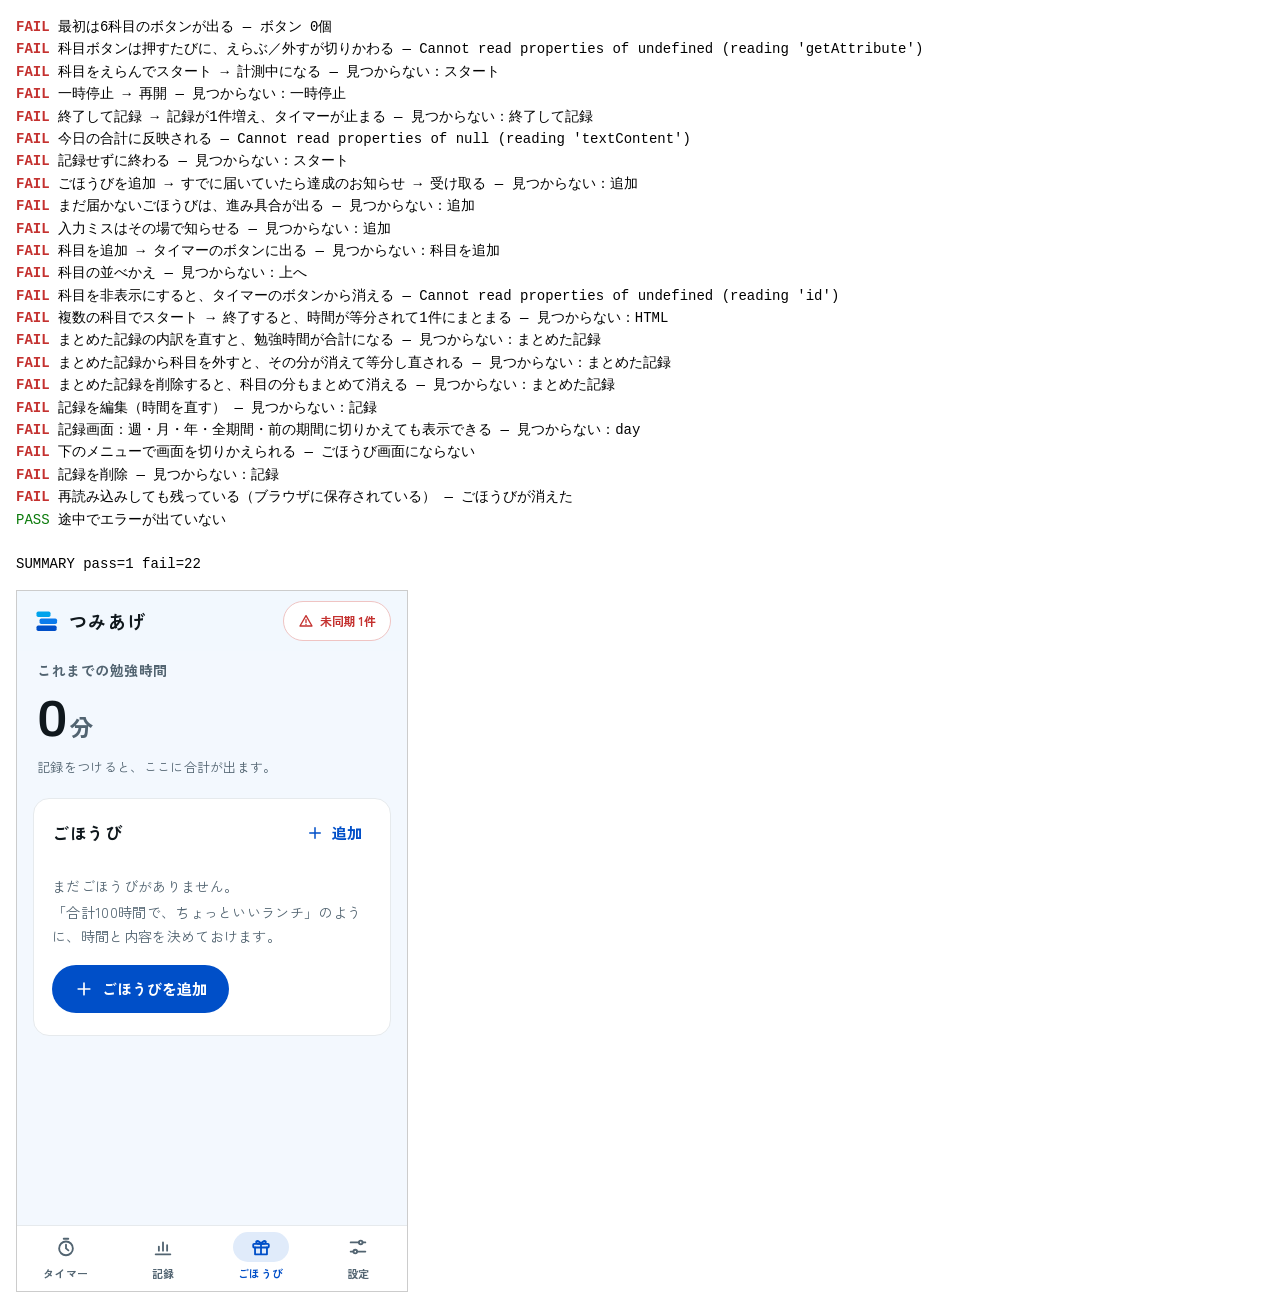
==== tests/e2e.html @ 0edbfbf2 "最初の版" ====
<!DOCTYPE html>
<html lang="ja">
<head>
<meta charset="utf-8">
<title>つみあげ — 操作のテスト</title>
<!--
  画面を実際に操作して確かめるテスト（ブラウザ版で実行。データはテスト用のブラウザに作られる）
  file:// どうしで中身を触るため、Edge/Chrome を --allow-file-access-from-files 付きで開く必要があります。
-->
<style>
  body { font: 14px/1.6 system-ui, sans-serif; margin: 16px; }
  iframe { width: 390px; height: 700px; border: 1px solid #ccc; }
  .PASS { color: #0a7a0a; } .FAIL { color: #c4312f; font-weight: bold; }
</style>
</head>
<body>
<pre id="out">実行中…</pre>
<iframe id="app" src="../src/index.html#/timer"></iframe>
<script>
(async () => {
  const results = [];
  const sleep = (ms) => new Promise((r) => setTimeout(r, ms));
  const frame = document.getElementById('app');
  await new Promise((r) => frame.addEventListener('load', r, { once: true }));
  const errors = [];
  async function step(name, fn) {
    try { await fn(); results.push(['PASS', name, '']); } catch (e) { results.push(['FAIL', name, e.message]); }
  }
  const ok = (v, m) => { if (!v) throw new Error(m || 'false'); };

  // まっさらな状態から始める
  frame.contentWindow.localStorage.clear();
  frame.contentWindow.location.reload();
  await new Promise((r) => frame.addEventListener('load', r, { once: true }));
  const W = frame.contentWindow;
  const D = frame.contentDocument;
  W.addEventListener('error', (e) => errors.push(e.message));
  W.confirm = () => true;
  W.alert = (m) => errors.push(`alert: ${m}`);
  const q = (sel) => D.querySelector(sel);
  const qa = (sel) => [...D.querySelectorAll(sel)];
  const store = () => W.eval('Store');
  const clickEl = async (el, label) => { if (!el) throw new Error(`見つからない：${label}`); el.click(); await sleep(60); };
  const setField = (name, value) => {
    const el = D.querySelector(`#dialog [name="${name}"]`);
    if (!el) throw new Error(`入力欄がない：${name}`);
    if (el.type === 'checkbox' || el.type === 'radio') el.checked = value; else el.value = value;
  };
  const send = async () => { D.querySelector('#dialog form').requestSubmit(); await sleep(60); };
  // 人が入力したときと同じように、イベントも起こす
  const typeInto = (el, value) => { el.value = value; el.dispatchEvent(new W.Event('input', { bubbles: true })); };
  const toggle = (el, checked) => { el.checked = checked; el.dispatchEvent(new W.Event('change', { bubbles: true })); };
  const chip = (name) => qa('.chip').find((b) => b.textContent.trim() === name);
  const recBy = (text) => qa('.rec').find((b) => b.querySelector('.rec__subject').textContent === text);

  await step('最初は6科目のボタンが出る', async () => {
    ok(qa('.chip').length === 6, `ボタン ${qa('.chip').length}個`);
  });

  await step('科目ボタンは押すたびに、えらぶ／外すが切りかわる', async () => {
    ok(chip('HTML').getAttribute('aria-pressed') === 'true', '最初はHTMLがえらばれている');
    await clickEl(chip('CSS'), 'CSS');
    ok(chip('HTML').getAttribute('aria-pressed') === 'true' && chip('CSS').getAttribute('aria-pressed') === 'true', '2つえらべていない');
    await clickEl(chip('HTML'), 'HTML');
    ok(chip('HTML').getAttribute('aria-pressed') === 'false', 'HTMLが外れていない');
    await clickEl(chip('CSS'), 'CSS');
    ok(q('[data-action="start"]').disabled, '何もえらんでいないのにスタートできる');
    ok(q('.stage__status').textContent.includes('えらんでください'), '案内が出ていない');
    await clickEl(chip('CSS'), 'CSS');
  });

  await step('科目をえらんでスタート → 計測中になる', async () => {
    await clickEl(q('[data-action="start"]'), 'スタート');
    ok(q('.stage--running'), '計測中の見た目になっていない');
    ok(JSON.stringify(store().state.timer.subjectIds) === '["sub_css"]', `科目がちがう ${store().state.timer.subjectIds}`);
  });

  await step('一時停止 → 再開', async () => {
    await clickEl(q('[data-action="pause"]'), '一時停止');
    ok(q('.stage--paused'), '一時停止になっていない');
    await clickEl(q('[data-action="resume"]'), '再開');
    ok(q('.stage--running'), '再開していない');
  });

  await step('終了して記録 → 記録が1件増え、タイマーが止まる', async () => {
    // 1時間5分たったことにする
    W.eval(`Store.setTimer({ ...Store.state.timer, elapsedMs: 65 * 60 * 1000, runningSince: Date.now(), startedAt: Date.now() - 65 * 60 * 1000 })`);
    await sleep(60);
    await clickEl(q('[data-action="stop"]'), '終了して記録');
    ok(D.querySelector('#dialog').open, 'ダイアログが開いていない');
    ok(D.querySelector('#dialog [name="h"]').value === '1' && D.querySelector('#dialog [name="m"]').value === '5', '時間の初期値がちがう');
    setField('memo', 'Gridの練習 <b>太字</b>');
    await send();
    ok(!D.querySelector('#dialog').open, 'ダイアログが閉じていない');
    ok(store().state.timer.state === 'idle', 'タイマーが止まっていない');
    const s = store().state.sessions;
    ok(s.length === 1 && s[0].subjectId === 'sub_css' && s[0].seconds >= 3900 && s[0].seconds < 3910, `記録がおかしい ${JSON.stringify(s)}`);
    ok(q('.rec__memo') && q('.rec__memo').textContent === 'Gridの練習 <b>太字</b>', 'メモがそのまま表示されていない');
    ok(q('#toast').textContent.includes('記録しました'), 'お知らせが出ていない');
  });

  await step('今日の合計に反映される', async () => {
    ok(q('.today .hero-num').textContent.replace(/\s/g, '') === '1時間5分', `今日の合計：${q('.today .hero-num').textContent}`);
  });

  await step('記録せずに終わる', async () => {
    await clickEl(q('[data-action="start"]'), 'スタート');
    await clickEl(q('[data-action="stop"]'), '終了して記録');
    await clickEl(D.querySelector('#dialog [data-action="discard"]'), '記録せずに終わる');
    ok(store().state.timer.state === 'idle', 'タイマーが止まっていない');
    ok(store().state.sessions.length === 1, '記録が増えてしまった');
  });

  await step('ごほうびを追加 → すでに届いていたら達成のお知らせ → 受け取る', async () => {
    W.location.hash = '#/rewards';
    await sleep(80);
    await clickEl(q('[data-action="add-reward"]'), '追加');
    setField('title', 'コンビニスイーツ');
    setField('hours', '1');
    await send();
    await sleep(400);
    const dlg = D.querySelector('#dialog');
    ok(dlg.open && dlg.textContent.includes('ごほうび達成'), '達成のお知らせが出ていない');
    await send();
    ok(store().state.rewards[0].claimedAt > 0, '受け取りが記録されていない');
    ok(q('.road__item.is-claimed'), '受け取り済みの見た目になっていない');
  });

  await step('まだ届かないごほうびは、進み具合が出る', async () => {
    await clickEl(q('[data-action="add-reward"]'), '追加');
    setField('title', '本を1冊');
    setField('hours', '10');
    setField('subjectId', 'sub_css');
    await send();
    await sleep(400);
    ok(!D.querySelector('#dialog').open, '達成していないのにお知らせが出た');
    ok(q('.road__item.is-next .meter'), '進み具合のバーがない');
    ok(q('.road__item.is-next .tag').textContent.includes('CSSだけ'), '科目の印がない');
  });

  await step('入力ミスはその場で知らせる', async () => {
    await clickEl(q('[data-action="add-reward"]'), '追加');
    setField('title', '');
    setField('hours', '5');
    await send();
    const err = D.querySelector('#dialog .form-error');
    ok(D.querySelector('#dialog').open && !err.hidden && err.textContent.includes('内容'), 'エラーが出ていない');
    await clickEl(D.querySelector('#dialog [data-action="close-dialog"]'), 'キャンセル');
  });

  await step('科目を追加 → タイマーのボタンに出る', async () => {
    W.location.hash = '#/settings';
    await sleep(80);
    await clickEl(q('[data-action="add-subject"]'), '科目を追加');
    setField('name', 'WordPress');
    await send();
    W.location.hash = '#/timer';
    await sleep(80);
    ok(qa('.chip').some((b) => b.textContent.includes('WordPress')), 'ボタンが増えていない');
  });

  await step('科目の並べかえ', async () => {
    W.location.hash = '#/settings';
    await sleep(80);
    const before = store().subjects().map((s) => s.name);
    await clickEl(qa('[data-action="move-subject"][data-dir="-1"]').pop(), '上へ');
    const after = store().subjects().map((s) => s.name);
    ok(after[after.length - 2] === 'WordPress' && after[after.length - 1] === before[before.length - 2], `並び：${after.join(',')}`);
  });

  await step('科目を非表示にすると、タイマーのボタンから消える', async () => {
    const id = store().subjects().find((s) => s.name === 'WordPress').id;
    await clickEl(q(`[data-action="edit-subject"][data-id="${id}"]`), '編集');
    setField('visible', false);
    await send();
    W.location.hash = '#/timer';
    await sleep(80);
    ok(!qa('.chip').some((b) => b.textContent.includes('WordPress')), 'まだ出ている');
  });

  let groupId = '';
  await step('複数の科目でスタート → 終了すると、時間が等分されて1件にまとまる', async () => {
    await clickEl(chip('HTML'), 'HTML');
    await clickEl(chip('JavaScript'), 'JavaScript');
    await clickEl(q('[data-action="start"]'), 'スタート');
    ok(JSON.stringify(store().state.timer.subjectIds) === '["sub_html","sub_css","sub_js"]', `科目 ${store().state.timer.subjectIds}`);
    ok(q('.stage__subject').textContent.includes('HTML・CSS・JavaScript'), '計測中の科目の表示');
    W.eval(`Store.setTimer({ ...Store.state.timer, elapsedMs: 90 * 60 * 1000, runningSince: Date.now(), startedAt: Date.now() - 2 * 3600 * 1000 })`);
    await sleep(60);
    await clickEl(q('[data-action="stop"]'), '終了して記録');
    const rows = [...D.querySelectorAll('#dialog [data-split-id]')];
    ok(!D.querySelector('#dialog [data-split]').hidden && rows.length === 3, '内訳が出ていない');
    ok(rows.every((el) => el.value === '30'), `等分されていない ${rows.map((el) => el.value)}`);
    await send();
    const group = store().state.sessions.filter((s) => s.groupId);
    groupId = group[0] && group[0].groupId;
    ok(group.length === 3 && group.every((s) => s.groupId === groupId && s.seconds >= 1800 && s.seconds <= 1802), `記録 ${JSON.stringify(group)}`);
    ok(recBy('HTML・CSS・JavaScript'), '一覧に1件として出ていない');
    ok(recBy('HTML・CSS・JavaScript').querySelector('.rec__split'), '内訳が出ていない');
    ok(q('.today .hero-num').textContent.replace(/\s/g, '') === '2時間35分', `今日の合計：${q('.today .hero-num').textContent}`);
  });

  await step('まとめた記録の内訳を直すと、勉強時間が合計になる', async () => {
    await clickEl(recBy('HTML・CSS・JavaScript'), 'まとめた記録');
    typeInto(D.querySelector('#dialog [data-split-id="sub_css"]'), '50');
    ok(D.querySelector('#dialog [name="h"]').value === '1' && D.querySelector('#dialog [name="m"]').value === '50', '合計が変わっていない');
    await send();
    const secs = ['sub_html', 'sub_css', 'sub_js'].map((id) => store().state.sessions.find((s) => s.groupId === groupId && s.subjectId === id).seconds);
    ok(JSON.stringify(secs) === '[1800,3000,1800]', `秒数 ${secs}`);
  });

  await step('まとめた記録から科目を外すと、その分が消えて等分し直される', async () => {
    await clickEl(recBy('HTML・CSS・JavaScript'), 'まとめた記録');
    toggle(D.querySelector('#dialog input[name="subject"][value="sub_js"]'), false);
    const rows = [...D.querySelectorAll('#dialog [data-split-id]')];
    ok(rows.length === 2 && rows.every((el) => el.value === '55'), `内訳 ${rows.map((el) => el.value)}`);
    await send();
    const group = store().state.sessions.filter((s) => s.groupId === groupId);
    ok(group.length === 2 && group.every((s) => s.seconds === 3300), `記録 ${JSON.stringify(group)}`);
    ok(recBy('HTML・CSS'), '一覧の表示が変わっていない');
  });

  await step('まとめた記録を削除すると、科目の分もまとめて消える', async () => {
    await clickEl(recBy('HTML・CSS'), 'まとめた記録');
    await clickEl(D.querySelector('#dialog [data-action="delete-session"]'), '削除');
    ok(!store().state.sessions.some((s) => s.groupId === groupId), 'まだ残っている');
    ok(store().state.sessions.length === 1, `残りの記録 ${store().state.sessions.length}`);
  });

  await step('記録を編集（時間を直す）', async () => {
    await clickEl(recBy('CSS'), '記録');
    setField('h', '2');
    setField('m', '0');
    D.querySelector('#dialog [name="h"]').dispatchEvent(new W.Event('input', { bubbles: true }));
    await send();
    ok(store().state.sessions[0].seconds === 7200, `秒数：${store().state.sessions[0].seconds}`);
  });

  await step('記録画面：週・月・年・全期間・前の期間に切りかえても表示できる', async () => {
    W.location.hash = '#/stats';
    await sleep(80);
    for (const p of ['day', 'week', 'month', 'year', 'all']) {
      await clickEl(q(`[data-action="period"][data-value="${p}"]`), p);
      ok(q('.summary .hero-num'), `${p} の合計がない`);
      if (p !== 'all') {
        await clickEl(q('[data-action="period-prev"]'), '前へ');
        ok(q('[data-action="period-now"]'), '戻るボタンがない');
        await clickEl(q('[data-action="period-now"]'), '戻る');
      }
    }
    for (const v of ['bar', 'donut', 'text']) {
      await clickEl(q(`[data-action="breakdown"][data-value="${v}"]`), v);
      ok(q(v === 'bar' ? '.hbars' : v === 'donut' ? '.donut' : '.table'), `${v} が出ない`);
    }
  });

  await step('下のメニューで画面を切りかえられる', async () => {
    await clickEl(q('#nav a[data-route="rewards"]'), 'ごほうび');
    ok(q('.rewards') && q('#nav a[data-route="rewards"]').getAttribute('aria-current') === 'page', 'ごほうび画面にならない');
    await clickEl(q('.brand'), 'ロゴ');
    ok(q('.home'), 'タイマー画面に戻らない');
    await clickEl(q('#nav a[data-route="stats"]'), '記録');
    ok(q('.stats'), '記録画面にならない');
  });

  await step('記録を削除', async () => {
    await clickEl(q('[data-action="edit-session"]'), '記録');
    await clickEl(D.querySelector('#dialog [data-action="delete-session"]'), '削除');
    ok(store().state.sessions.length === 0, 'まだ残っている');
  });

  await step('再読み込みしても残っている（ブラウザに保存されている）', async () => {
    W.location.reload();
    await new Promise((r) => frame.addEventListener('load', r, { once: true }));
    const s = frame.contentWindow.eval('Store');
    ok(s.state.rewards.length === 2, 'ごほうびが消えた');
    ok(s.subjects(true).some((x) => x.name === 'WordPress'), '科目が消えた');
  });

  await step('途中でエラーが出ていない', async () => {
    ok(errors.length === 0, errors.join(' / '));
  });

  const pass = results.filter((r) => r[0] === 'PASS').length;
  document.getElementById('out').innerHTML = results
    .map(([s, n, m]) => `<span class="${s}">${s}</span> ${n}${m ? ' — ' + m.replace(/</g, '&lt;') : ''}`)
    .join('\n') + `\n\nSUMMARY pass=${pass} fail=${results.length - pass}`;
})();
</script>
</body>
</html>
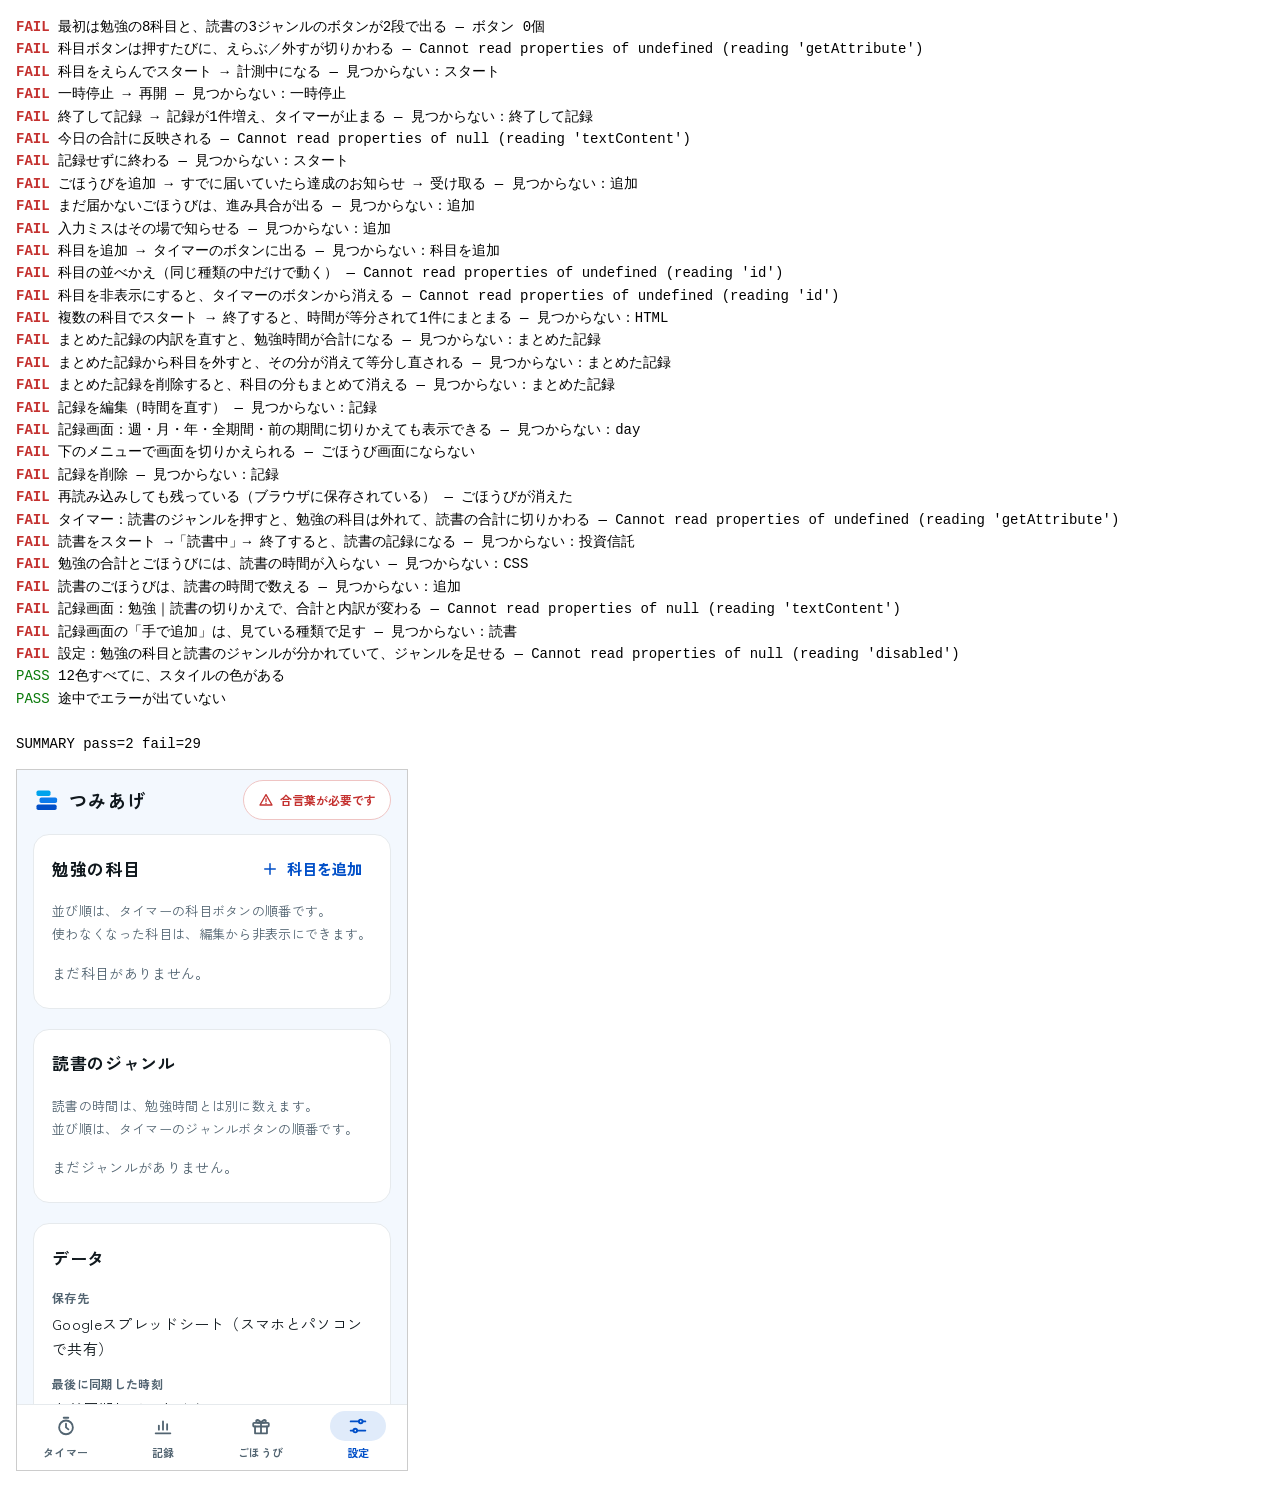
==== commit 3d7e9053: "読書と色を追加" ====
--- a/tests/e2e.html
+++ b/tests/e2e.html
@@ -32,11 +32,17 @@
   frame.contentWindow.localStorage.clear();
   frame.contentWindow.location.reload();
   await new Promise((r) => frame.addEventListener('load', r, { once: true }));
-  const W = frame.contentWindow;
-  const D = frame.contentDocument;
-  W.addEventListener('error', (e) => errors.push(e.message));
-  W.confirm = () => true;
-  W.alert = (m) => errors.push(`alert: ${m}`);
+  // 再読み込みしたあとも使えるよう、let にしておく（読み込み直したら attach() でつなぎ直す）
+  let W;
+  let D;
+  const attach = () => {
+    W = frame.contentWindow;
+    D = frame.contentDocument;
+    W.addEventListener('error', (e) => errors.push(e.message));
+    W.confirm = () => true;
+    W.alert = (m) => errors.push(`alert: ${m}`);
+  };
+  attach();
   const q = (sel) => D.querySelector(sel);
   const qa = (sel) => [...D.querySelectorAll(sel)];
   const store = () => W.eval('Store');
@@ -53,8 +59,10 @@
   const chip = (name) => qa('.chip').find((b) => b.textContent.trim() === name);
   const recBy = (text) => qa('.rec').find((b) => b.querySelector('.rec__subject').textContent === text);
 
-  await step('最初は6科目のボタンが出る', async () => {
-    ok(qa('.chip').length === 6, `ボタン ${qa('.chip').length}個`);
+  await step('最初は勉強の8科目と、読書の3ジャンルのボタンが2段で出る', async () => {
+    ok(qa('.chip').length === 11, `ボタン ${qa('.chip').length}個`);
+    ok(qa('.pickers__label').map((el) => el.textContent).join() === '勉強,読書', '段の見出しがない');
+    ok(qa('.pickers__group')[1].querySelectorAll('.chip').length === 3, '読書の段のボタンが3つではない');
   });
 
   await step('科目ボタンは押すたびに、えらぶ／外すが切りかわる', async () => {
@@ -159,13 +167,16 @@
     ok(qa('.chip').some((b) => b.textContent.includes('WordPress')), 'ボタンが増えていない');
   });
 
-  await step('科目の並べかえ', async () => {
+  await step('科目の並べかえ（同じ種類の中だけで動く）', async () => {
     W.location.hash = '#/settings';
     await sleep(80);
-    const before = store().subjects().map((s) => s.name);
-    await clickEl(qa('[data-action="move-subject"][data-dir="-1"]').pop(), '上へ');
-    const after = store().subjects().map((s) => s.name);
-    ok(after[after.length - 2] === 'WordPress' && after[after.length - 1] === before[before.length - 2], `並び：${after.join(',')}`);
+    const reading = () => store().subjects(true, 'reading').map((s) => s.name).join();
+    const before = reading();
+    const id = store().subjects(true).find((s) => s.name === 'WordPress').id;
+    await clickEl(q(`[data-action="move-subject"][data-dir="-1"][data-id="${id}"]`), '上へ');
+    const after = store().subjects(true, 'study').map((s) => s.name);
+    ok(after.slice(-2).join() === 'WordPress,TypeScript', `並び：${after.join(',')}`);
+    ok(reading() === before, '読書のジャンルの並びが変わった');
   });
 
   await step('科目を非表示にすると、タイマーのボタンから消える', async () => {
@@ -272,9 +283,128 @@
   await step('再読み込みしても残っている（ブラウザに保存されている）', async () => {
     W.location.reload();
     await new Promise((r) => frame.addEventListener('load', r, { once: true }));
-    const s = frame.contentWindow.eval('Store');
+    attach();
+    const s = store();
     ok(s.state.rewards.length === 2, 'ごほうびが消えた');
     ok(s.subjects(true).some((x) => x.name === 'WordPress'), '科目が消えた');
+  });
+
+  /* ---------- 勉強と読書 ---------- */
+
+  await step('タイマー：読書のジャンルを押すと、勉強の科目は外れて、読書の合計に切りかわる', async () => {
+    W.location.hash = '#/timer';
+    await sleep(80);
+    ok(chip('HTML').getAttribute('aria-pressed') === 'true', '前にえらんだ科目が残っていない');
+    ok(q('.today .label').textContent === '今日の勉強時間', `見出し：${q('.today .label').textContent}`);
+    await clickEl(chip('株'), '株');
+    ok(chip('株').getAttribute('aria-pressed') === 'true', '株がえらばれていない');
+    ok(qa('.pickers__group')[0].querySelectorAll('[aria-pressed="true"]').length === 0, '勉強の科目が外れていない');
+    ok(q('.today .label').textContent === '今日の読書時間', `見出し：${q('.today .label').textContent}`);
+    ok(q('.stage__status').textContent.includes('ジャンルをえらんで'), `案内：${q('.stage__status').textContent}`);
+  });
+
+  await step('読書をスタート →「読書中」→ 終了すると、読書の記録になる', async () => {
+    await clickEl(chip('投資信託'), '投資信託');
+    await clickEl(q('[data-action="start"]'), 'スタート');
+    ok(JSON.stringify(store().state.timer.subjectIds) === '["sub_stock","sub_fund"]', `ジャンル ${store().state.timer.subjectIds}`);
+    ok(q('.stage--running') && q('.stage__status').textContent.includes('読書中'), `状態：${q('.stage__status').textContent}`);
+    W.eval(`Store.setTimer({ ...Store.state.timer, elapsedMs: 40 * 60 * 1000, runningSince: Date.now(), startedAt: Date.now() - 41 * 60 * 1000 })`);
+    await sleep(60);
+    await clickEl(q('[data-action="stop"]'), '終了して記録');
+    const dlgEl = D.querySelector('#dialog');
+    ok(dlgEl.querySelector('legend').textContent.startsWith('ジャンル'), 'ジャンルをえらぶ欄になっていない');
+    ok(!dlgEl.querySelector('input[name="subject"][value="sub_css"]'), '勉強の科目がえらべてしまう');
+    ok(dlgEl.querySelector('textarea').placeholder === '読んだ本、気づいたこと', 'メモの例が読書用ではない');
+    ok([...dlgEl.querySelectorAll('[data-split-id]')].map((el) => el.value).join() === '20,20', '等分されていない');
+    setField('memo', '会社四季報');
+    await send();
+    const list = store().state.sessions;
+    ok(list.length === 2 && list.every((x) => ['sub_stock', 'sub_fund'].includes(x.subjectId)), `記録 ${JSON.stringify(list)}`);
+    ok(q('.today .hero-num').textContent.replace(/\s/g, '') === '40分', `今日の読書：${q('.today .hero-num').textContent}`);
+    ok(recBy('株・投資信託'), '今日の読書の一覧に出ていない');
+  });
+
+  await step('勉強の合計とごほうびには、読書の時間が入らない', async () => {
+    await clickEl(chip('CSS'), 'CSS');
+    ok(q('.today .label').textContent === '今日の勉強時間', '勉強に戻らない');
+    ok(q('.today .hero-num').textContent.replace(/\s/g, '') === '0分', `今日の勉強：${q('.today .hero-num').textContent}`);
+    W.location.hash = '#/rewards';
+    await sleep(80);
+    ok(q('.kind-tabs [aria-pressed="true"]').textContent.trim() === '勉強', '勉強がえらばれていない');
+    ok(q('.rw-hero .hero-num').textContent.replace(/\s/g, '') === '0分', `これまでの勉強時間：${q('.rw-hero .hero-num').textContent}`);
+    await clickEl(q('.kind-tabs [data-value="reading"]'), '読書');
+    ok(q('.rw-hero .label').textContent === 'これまでの読書時間', '読書に切りかわらない');
+    ok(q('.rw-hero .hero-num').textContent.replace(/\s/g, '') === '40分', `これまでの読書時間：${q('.rw-hero .hero-num').textContent}`);
+    ok(!q('.road__item'), '勉強のごほうびが出ている');
+  });
+
+  await step('読書のごほうびは、読書の時間で数える', async () => {
+    await clickEl(q('.road .sec-head [data-action="add-reward"][data-kind="reading"]'), '追加');
+    const dlgEl = D.querySelector('#dialog');
+    ok(dlgEl.querySelector('.dlg__title').textContent === '読書のごほうびを追加', 'タイトル');
+    const options = [...dlgEl.querySelectorAll('select[name="subjectId"] option')].map((o) => o.textContent);
+    ok(options[0] === 'すべてのジャンルの合計' && options.includes('株だけ') && !options.includes('CSSだけ'), `えらべるもの：${options.join(',')}`);
+    setField('title', '新しい本');
+    setField('hours', '1');
+    await send();
+    await sleep(400);
+    ok(!D.querySelector('#dialog').open, '届いていないのにお知らせが出た');
+    const r = store().state.rewards.find((x) => x.title === '新しい本');
+    ok(r && r.kind === 'reading', `ごほうびの種類 ${r && r.kind}`);
+    ok(q('.road__item.is-next .meter'), '進み具合のバーがない');
+    ok(!q('.road__item .tag'), '「〇〇だけ」の印が出ている');
+  });
+
+  await step('記録画面：勉強｜読書の切りかえで、合計と内訳が変わる', async () => {
+    W.location.hash = '#/stats';
+    await sleep(80);
+    await clickEl(q('[data-action="period"][data-value="day"]'), '日');
+    ok(q('.kind-tabs [aria-pressed="true"]').textContent.trim() === '読書', 'ごほうびの画面でえらんだ読書のままではない');
+    ok(q('.summary .label').textContent === '読書時間の合計', `見出し：${q('.summary .label').textContent}`);
+    ok(q('.summary .hero-num').textContent.replace(/\s/g, '') === '40分', `合計：${q('.summary .hero-num').textContent}`);
+    ok(q('#breakdown-h').textContent === 'ジャンルごと', '内訳の見出し');
+    await clickEl(q('[data-action="breakdown"][data-value="text"]'), 'テキスト');
+    ok(q('.table thead th').textContent === 'ジャンル', '表の見出し');
+    await clickEl(q('.kind-tabs [data-value="study"]'), '勉強');
+    ok(q('.summary .hero-num').textContent.replace(/\s/g, '') === '0分', `勉強の合計：${q('.summary .hero-num').textContent}`);
+    ok(q('#breakdown-h').textContent === '科目ごと', '内訳の見出しが戻らない');
+  });
+
+  await step('記録画面の「手で追加」は、見ている種類で足す', async () => {
+    await clickEl(q('.kind-tabs [data-value="reading"]'), '読書');
+    await clickEl(q('[data-action="add-session"][data-kind="reading"]'), '手で追加');
+    ok(D.querySelector('#dialog .dlg__title').textContent === '読書の記録を追加', 'タイトル');
+    ok(!D.querySelector('#dialog input[name="subject"][value="sub_html"]'), '勉強の科目がえらべてしまう');
+    toggle(D.querySelector('#dialog input[name="subject"][value="sub_btc"]'), true);
+    typeInto(D.querySelector('#dialog [name="h"]'), '0');
+    typeInto(D.querySelector('#dialog [name="m"]'), '30');
+    await send();
+    ok(store().state.sessions.some((x) => x.subjectId === 'sub_btc' && x.seconds === 1800), '読書の記録が足されていない');
+    ok(q('.summary .hero-num').textContent.replace(/\s/g, '') === '1時間10分', `合計：${q('.summary .hero-num').textContent}`);
+  });
+
+  await step('設定：勉強の科目と読書のジャンルが分かれていて、ジャンルを足せる', async () => {
+    W.location.hash = '#/settings';
+    await sleep(80);
+    ok(q('#subj-h').textContent === '勉強の科目' && q('#genre-h').textContent === '読書のジャンル', '見出し');
+    ok(q('[data-action="move-subject"][data-dir="-1"][data-id="sub_stock"]').disabled, 'ジャンルの先頭を、勉強の科目のほうへ動かせてしまう');
+    await clickEl(q('[data-action="add-subject"][data-kind="reading"]'), 'ジャンルを追加');
+    ok(D.querySelector('#dialog .dlg__title').textContent === 'ジャンルを追加', 'タイトル');
+    setField('name', '株');
+    await send();
+    ok(D.querySelector('#dialog .form-error').textContent.includes('同じ名前のジャンル'), '同じ名前を止めていない');
+    setField('name', '小説');
+    await send();
+    const novel = store().subjects(true, 'reading').find((x) => x.name === '小説');
+    ok(novel && novel.color === 'blue', `足したジャンル ${JSON.stringify(novel)}`);
+    W.location.hash = '#/timer';
+    await sleep(80);
+    ok(qa('.pickers__group')[1].textContent.includes('小説'), 'タイマーの読書の段に出ていない');
+  });
+
+  await step('12色すべてに、スタイルの色がある', async () => {
+    const missing = W.eval('COLOR_KEYS').filter((k) => !W.getComputedStyle(D.documentElement).getPropertyValue(`--c-${k}`).trim());
+    ok(!missing.length, `色がない：${missing.join(',')}`);
   });
 
   await step('途中でエラーが出ていない', async () => {
